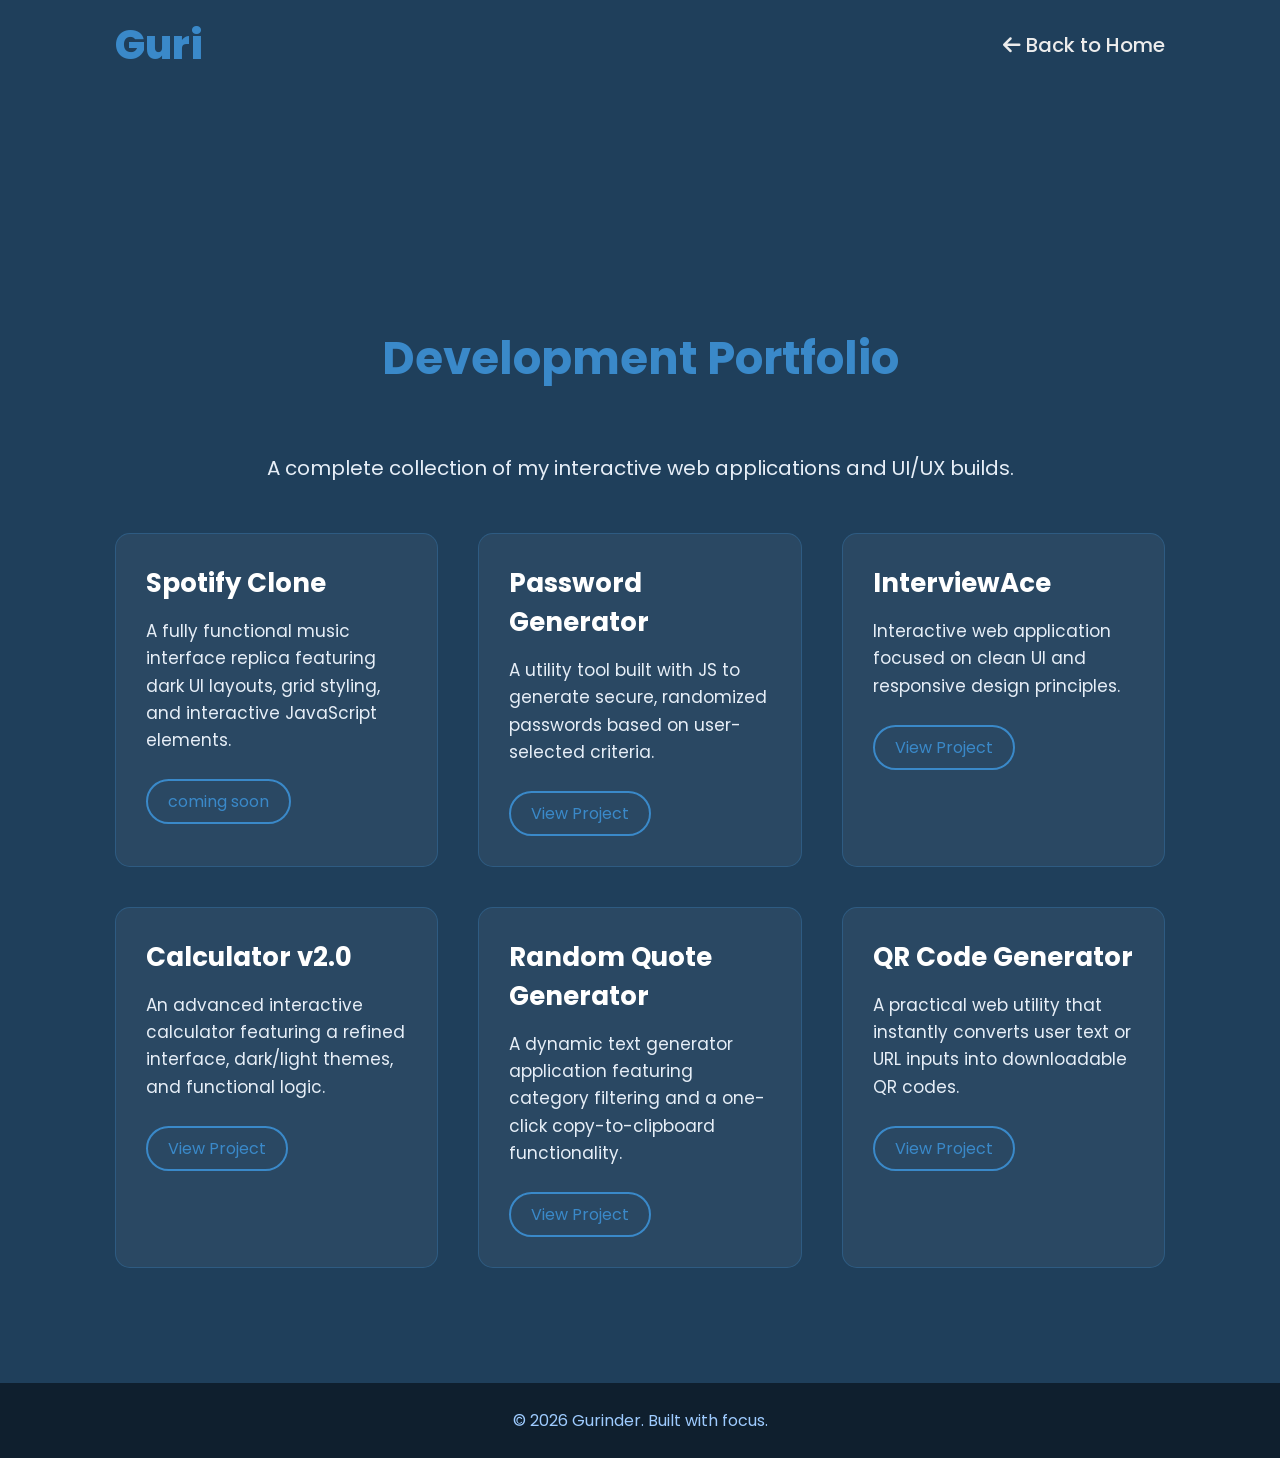
==== project.html @ d729294c "portfolio V1" ====
<!doctype html>
<html lang="en">
  <head>
    <meta charset="UTF-8" />
    <meta name="viewport" content="width=device-width, initial-scale=1.0" />
    <link rel="stylesheet" href="https://cdnjs.cloudflare.com/ajax/libs/font-awesome/6.5.2/css/all.min.css"/>
    <link rel="icon" href="/images/person-boy-svgrepo-com.svg" sizes="48x48">
    <link rel="stylesheet" href="style.css" />
    <title>Web Projects | Gurinder</title>
    <style>
      /* Minor adjustments for the archive header layout */
      .archive-header { margin-top: 12rem; text-align: center; }
      .archive-header p { font-size: 2rem; color: #e6eef7; margin-bottom: 5rem;}
      .back-btn { font-size: 2rem; color: #ececec; transition: 0.3s; }
      .back-btn:hover { color: #3a89c9; }
    </style>
  </head>

  <body>
    <header class="navbar">
      <div class="logo">Guri</div>
      <ul>
        <li><a href="index.html" class="back-btn"><i class="fa-solid fa-arrow-left"></i> Back to Home</a></li>
      </ul>
    </header>

    <section class="projects">
      <div class="archive-header">
        <h2 class="section-title">Development Portfolio</h2>
        <p>A complete collection of my interactive web applications and UI/UX builds.</p>
      </div>
      
      <div class="projects-grid">
        
        <div class="project-card">
          <h3>Spotify Clone</h3>
          <p>A fully functional music interface replica featuring dark UI layouts, grid styling, and interactive JavaScript elements.</p>
          <div class="project-links">
            <a href="#">coming soon</a>
          </div>
        </div>

        <div class="project-card">
          <h3>Password Generator</h3>
          <p>A utility tool built with JS to generate secure, randomized passwords based on user-selected criteria.</p>
          <div class="project-links">
            <a href="https://guripasswordgen.netlify.app/">View Project</a>
          </div>
        </div>

        <div class="project-card">
          <h3>InterviewAce</h3>
          <p>Interactive web application focused on clean UI and responsive design principles.</p>
          <div class="project-links">
            <a href="https://interviewace-ai.netlify.app/">View Project</a>
          </div>
        </div>
        
        <div class="project-card">
          <h3>Calculator v2.0</h3>
          <p>An advanced interactive calculator featuring a refined interface, dark/light themes, and functional logic.</p>
          <div class="project-links">
            <a href="https://rdxwolf.github.io/calculator-V-2.0/">View Project</a>
          </div>
        </div>

        <div class="project-card">
          <h3>Random Quote Generator</h3>
          <p>A dynamic text generator application featuring category filtering and a one-click copy-to-clipboard functionality.</p>
          <div class="project-links">
            <a href="https://rdxwolf.github.io/randomQuoteGen/">View Project</a>
          </div>
        </div>

        <div class="project-card">
          <h3>QR Code Generator</h3>
          <p>A practical web utility that instantly converts user text or URL inputs into downloadable QR codes.</p>
          <div class="project-links">
            <a href="https://rdxwolf.github.io/password-generator/">View Project</a>
          </div>
        </div>

      </div>
    </section>

    <footer class="footer">
      <p>© 2026 Gurinder. Built with focus.</p>
    </footer>
  </body>
</html>
---- style.css ----
@import url('https://fonts.googleapis.com/css2?family=Poppins:wght@100;200;300;400;500;600&display=swap');

* {
    margin: 0;
    padding: 0;
    box-sizing: border-box;
    text-decoration: none;
    border: none;
    outline: none;
    font-family: 'Poppins', sans-serif;
}

html {
    font-size: 62.5%;
}

a, button, input, textarea {
  cursor: url('images/circle-cursor.svg') 10 10, auto;
}


body {
    width: 100%;
    min-height: 100vh;
    overflow-x: hidden;
    background: #1f3f5b;
    color: rgb(236, 236, 236);
    cursor: url('images/circle-cursor.svg') 10 10, auto;
}

.dot {
    border-style: none;
    border-top-style: dotted;
    color: #EAF6F6;
    width: 15%;
    border-width: 7px;
    margin: 100px auto;
}

/* ================= HEADER ================= */


header {
    top: 0;
    left: 0;
    width: 100%;
    padding: 1.5rem 9%;
    background-color: transparent;
    display: flex;
    justify-content: space-between;
    align-items: center;
    z-index: 100;
    background-color: #1f3f5b;
}

.logo {
    font-size: 4rem;
    color: #3a89c9;
    font-weight: 800;
    cursor: none;
    cursor: url('images/circle-cursor.svg') 10 10, auto;
    transition: transform 0.3s ease;
}

.logo:hover {
    transform: scale(1.1);
}

header ul {
    display: flex;
}

header ul li {
    list-style: none;
}

header ul a {
    font-size: 2.5rem;
    color: rgb(236, 236, 236);
    margin-left: 4rem;
    font-weight: 500;
    transition: 0.3s ease;
    border-bottom: 3px transparent;
}

ul a:hover,
ul a.active {
    color: #3a89c9;
    border-bottom: 3px #3a89c9;
}

/* ================= SECTIONS ================= */
section {
    min-height: 100vh;
    padding: 10rem 9% 5rem;
}

.home {
    display: flex;
    align-items: center;
    justify-content: center;
    background-color: #1f3f5b;
    gap: 10rem;
}

/* ================= TEXT ================= */
.home-content {
    max-width: 800px;
}

.home-content h1 {
    font-size: clamp(3.5rem, 5vw, 6rem);
    font-weight: 700;
    line-height: 1.5;
}

span {
    color: #eeff00;
}

.home-content h3 {
    font-size: clamp(2.2rem, 4vw, 4rem);
    margin-bottom: 1rem;
    font-weight: 700;
}

.home-content p {
    font-size: 2.5rem;
    padding-top: 1rem;
    font-weight: 200;
    line-height: 1.5;
    height: 25rem;
}

/* ================= IMAGE ================= */
.home-img img {
    width: min(28vw);
    border-radius: 5%;
    transition: transform 0.3s ease;
}

.home-img img:hover {
    transform: scale(1.05);
}

/* ================= SOCIAL ================= */
.social-icons a {
    display: inline-flex;
    justify-content: center;
    align-items: center;
    width: 7rem;
    height: 7rem;
    border: 0.2rem solid #3a89c9;
    font-size: 2rem;
    border-radius: 50%;
    margin: 3rem 1.5rem 3rem 0;
    transition: 0.3s ease;
    color: #3a89c9;
}

.social-icons a:hover {
    color: black;
    transform: scale(1.2) translateY(-4px);
    background-color: #3a89c9;
    box-shadow: 0 0 25px #3a89c9;
}

/* ================= BUTTON ================= */
.btn {
    display: inline-block;
    padding: 1.2rem 2.8rem;
    border-radius: 4rem;
    font-size: 2rem;
    color: #3a89c9;
    letter-spacing: 0.3rem;
    font-weight: 600;
    border: 2px solid #3a89c9;
    transition: 0.3s ease;
    cursor: none;
    cursor: url('images/circle-cursor.svg') 10 10, auto;

}

.btn:hover {
    background-color: #3a89c9;
    color: black;
    box-shadow: 0 0 25px #3a89c9;
    transform: scale(1.1);
}

/* ================= TYPING ================= */
.typing-text {
    font-size: 3.4rem;
    font-weight: 600;
}

.typing-text span {
    position: relative;
}

.typing-text span::before {
    content: "Web Developer";
    color: #eeff00;
    animation: words 20s infinite;
}

.typing-text span::after {
    content: "";
    position: absolute;
    width: calc(100% + 8px);
    height: 100%;
    border-left: 3px solid #9f969c;
    right: -8;
    animation: cursor 0.6s infinite;
}

@keyframes cursor {
    to {
        border-left: 3px solid #3a89c9;
    }
}

@keyframes words {

    0%,
    20% {
        content: "Web Developer";
    }

    21%,
    40% {
        content: "Editor";
    }

    41%,
    60% {
        content: "Web Designer";
    }

    61%,
    80% {
        content: "Gamer";
    }

    81%,
    100% {
        content: "Football lover";
    }
}

/* ================= HOBBIES ================= */

.hobbies {
    min-height: 100vh;
    padding: 8rem 9%;
    background: transparent;
}

.section-wrapper {
    max-width: 1100px;
    margin: 0 auto;
}

.section-title {
    font-size: 4.5rem;
    text-align: center;
    color: #3a89c9;
    margin-bottom: 6rem;
}

/* Hobby card layout */
.hobby-card {
    display: flex;
    align-items: center;
    gap: 5rem;
    margin-bottom: 6rem;
    background: rgba(255, 255, 255, 0.05);
    padding: 4rem;
    border-radius: 2rem;
    transition: transform 0.3s ease, box-shadow 0.3s ease;
}

.hobby-card:hover {
    transform: translateY(-6px);
    box-shadow: 0 0 25px rgba(58, 137, 201, 0.35);
}

/* Reverse layout for alternating cards */
.hobby-card.reverse {
    flex-direction: row-reverse;
}

/* Images */
.hobby-card img {
    width: 180px;
    max-width: 100%;
    transition: transform 0.3s ease;
}

.hobby-card:hover img {
    transform: scale(1.05);
}

/* Text content */
.hobby-content h3 {
    font-size: 3rem;
    color: #3a89c9;
    margin-bottom: 1.5rem;
}

.hobby-content p {
    font-size: 1.9rem;
    line-height: 1.7;
    color: #e6eef7;
}


/* ================= EDUCATION ================= */
.education {
    min-height: 100vh;
    padding: 8rem 9%;
    background-color: #1f3f5b;
}

.edu-container {
    max-width: 1000px;
    margin: 0 auto;
}

.section-title {
    font-size: 4.5rem;
    text-align: center;
    color: #3a89c9;
    margin-bottom: 6rem;
}

.edu-card {
    background: rgba(255, 255, 255, 0.05);
    border-left: 4px solid #3a89c9;
    padding: 3rem;
    margin-bottom: 4rem;
    border-radius: 1rem;
    transition: transform 0.3s ease, box-shadow 0.3s ease;
}

.edu-card:hover {
    transform: translateY(-5px);
    box-shadow: 0 0 25px rgba(58, 137, 201, 0.3);
}

.edu-year {
    font-size: 1.6rem;
    color: #9ecbff;
    font-weight: 500;
}

.edu-card h3 {
    font-size: 2.6rem;
    margin: 1rem 0;
}

.edu-place {
    font-size: 1.8rem;
    font-weight: 500;
    color: #cfdff5;
}

.edu-desc {
    font-size: 1.7rem;
    line-height: 1.6;
    margin-top: 1rem;
    color: #e6eef7;
}

/* ================= PROJECTS ================= */
.projects {
    min-height: 100vh;
    padding: 9%;
    background-color: #1f3f5b;
}

.projects .section-title {
    font-size: 4.5rem;
    text-align: center;
    color: #3a89c9;
    margin-bottom: 6rem;
}

.projects-grid {
    display: grid;
    grid-template-columns: repeat(auto-fit, minmax(280px, 1fr));
    gap: 4rem;
}

.project-card {
    background: rgba(255, 255, 255, 0.05);
    padding: 3rem;
    border-radius: 1.5rem;
    border: 1px solid rgba(58, 137, 201, 0.3);
    transition: transform 0.3s ease, box-shadow 0.3s ease;
}

.project-card:hover {
    transform: translateY(-8px);
    box-shadow: 0 0 25px rgba(58, 137, 201, 0.35);
}

.project-card h3 {
    font-size: 2.6rem;
    color: #ffffff;
    margin-bottom: 1.5rem;
}

.project-card p {
    font-size: 1.7rem;
    line-height: 1.6;
    color: #e6eef7;
    margin-bottom: 2.5rem;
}

.project-links {
    display: flex;
    gap: 2rem;
}

.project-links a {
    font-size: 1.6rem;
    padding: 0.8rem 2rem;
    border-radius: 3rem;
    border: 2px solid #3a89c9;
    color: #3a89c9;
    transition: 0.3s ease;
}

.project-links a:hover {
    background-color: #3a89c9;
    color: #000;
}



/* ================= SKILLS ================= */
.skills-section {
    min-height: 100vh;
    padding: 8rem 9%;
    background: linear-gradient(to bottom,
            #205a93,
            #1f3f5b);
}

.skills-section .section-title {
    text-align: center;
    font-size: 4.5rem;
    color: #3a89c9;
    margin-bottom: 6rem;
}

.skills-wrapper {
    display: grid;
    grid-template-columns: repeat(auto-fit, minmax(260px, 1fr));
    gap: 5rem;
}

.skill-category {
    background: rgba(255, 255, 255, 0.04);
    padding: 4rem 2rem;
    border-radius: 2rem;
    text-align: center;
    border: 1px solid rgba(58, 137, 201, 0.25);
}

.skill-category h3 {
    font-size: 2.8rem;
    margin-bottom: 3rem;
    color: #ffffff;
}

/* ===== Skills ===== */
.skill-ring {
    width: 140px;
    height: 140px;
    margin: 2rem auto;
    border-radius: 50%;
    background:
        conic-gradient(#3a89c9 var(--percent),
            rgba(255, 255, 255, 0.1) 0);
    display: flex;
    align-items: center;
    justify-content: center;
    position: relative;
    transition: transform 0.3s ease, box-shadow 0.3s ease;
}

.skill-ring::before {
    content: "";
    width: 110px;
    height: 110px;
    background-color: #1f3f5b;
    border-radius: 50%;
    position: absolute;
}

.skill-ring span {
    position: relative;
    z-index: 1;
    font-size: 1.6rem;
    text-align: center;
    color: #e6eef7;
    font-weight: 500;
}

.skill-ring:hover {
    transform: scale(1.1);
    box-shadow: 0 0 25px rgba(58, 137, 201, 0.4);
}


/* ================= CONTACT ================= */
.contact {
    min-height: 80vh;
    padding: 8rem 9%;
    background: linear-gradient(
        to bottom,
        #1f3f5b,
        #162a3d
    );
    text-align: center;
}

.contact-text {
    font-size: 2rem;
    max-width: 700px;
    margin: 2rem auto 6rem;
    color: #e6eef7;
    line-height: 1.6;
}

.contact-cards {
    display: grid;
    grid-template-columns: repeat(auto-fit, minmax(220px, 1fr));
    gap: 4rem;
}

.contact-card {
    background: rgba(255,255,255,0.05);
    padding: 4rem 2rem;
    border-radius: 2rem;
    text-decoration: none;
    color: #ffffff;
    border: 1px solid rgba(58,137,201,0.3);
    transition: transform 0.3s ease, box-shadow 0.3s ease;
}

.contact-card i {
    font-size: 4rem;
    color: #3a89c9;
    margin-bottom: 1.5rem;
}

.contact-card span {
    display: block;
    font-size: 2rem;
    font-weight: 500;
}

.contact-card:hover {
    transform: translateY(-8px);
    box-shadow: 0 0 30px rgba(58,137,201,0.4);
}


/* ================= FOOTER ================= */
.footer {
    background-color: #0f1f2e;
    padding: 2.5rem 9%;
    text-align: center;
}

.footer p {
    font-size: 1.6rem;
    color: #9ecbff;
}

/* ================= RESPONSIVENESS ================= */

/* ---------- Large laptops & small desktops ---------- */
@media (max-width: 1200px) {
  section {
    padding: 7rem 7%;
  }

  .home {
    gap: 6rem;
  }

  .home-img img {
    width: 35vw;
  }
}

/* ---------- Tablets & iPads ---------- */
@media (max-width: 992px) {
  html {
    font-size: 58%;
  }

  nav {
    display: none;
  }

  .home {
    flex-direction: column;
    text-align: center;
    gap: 4rem;
  }

  .social-icons {
    justify-content: center;
  }

  .hobby-card,
  .hobby-card.reverse {
    flex-direction: column;
    text-align: center;
  }

  .hobby-card img {
    width: 160px;
  }

  .projects-grid,
  .skills-wrapper,
  .contact-cards {
    grid-template-columns: repeat(2, 1fr);
  }
}

/* ---------- Mobile devices ---------- */
@media (max-width: 600px) {
  html {
    font-size: 52%;
  }

  section {
    padding: 6rem 5%;
  }

  .home-img img {
    width: 70vw;
  }

  .projects-grid,
  .skills-wrapper,
  .contact-cards {
    grid-template-columns: 1fr;
  }

  .skill-ring {
    width: 120px;
    height: 120px;
  }

  .skill-ring::before {
    width: 95px;
    height: 95px;
  }
}
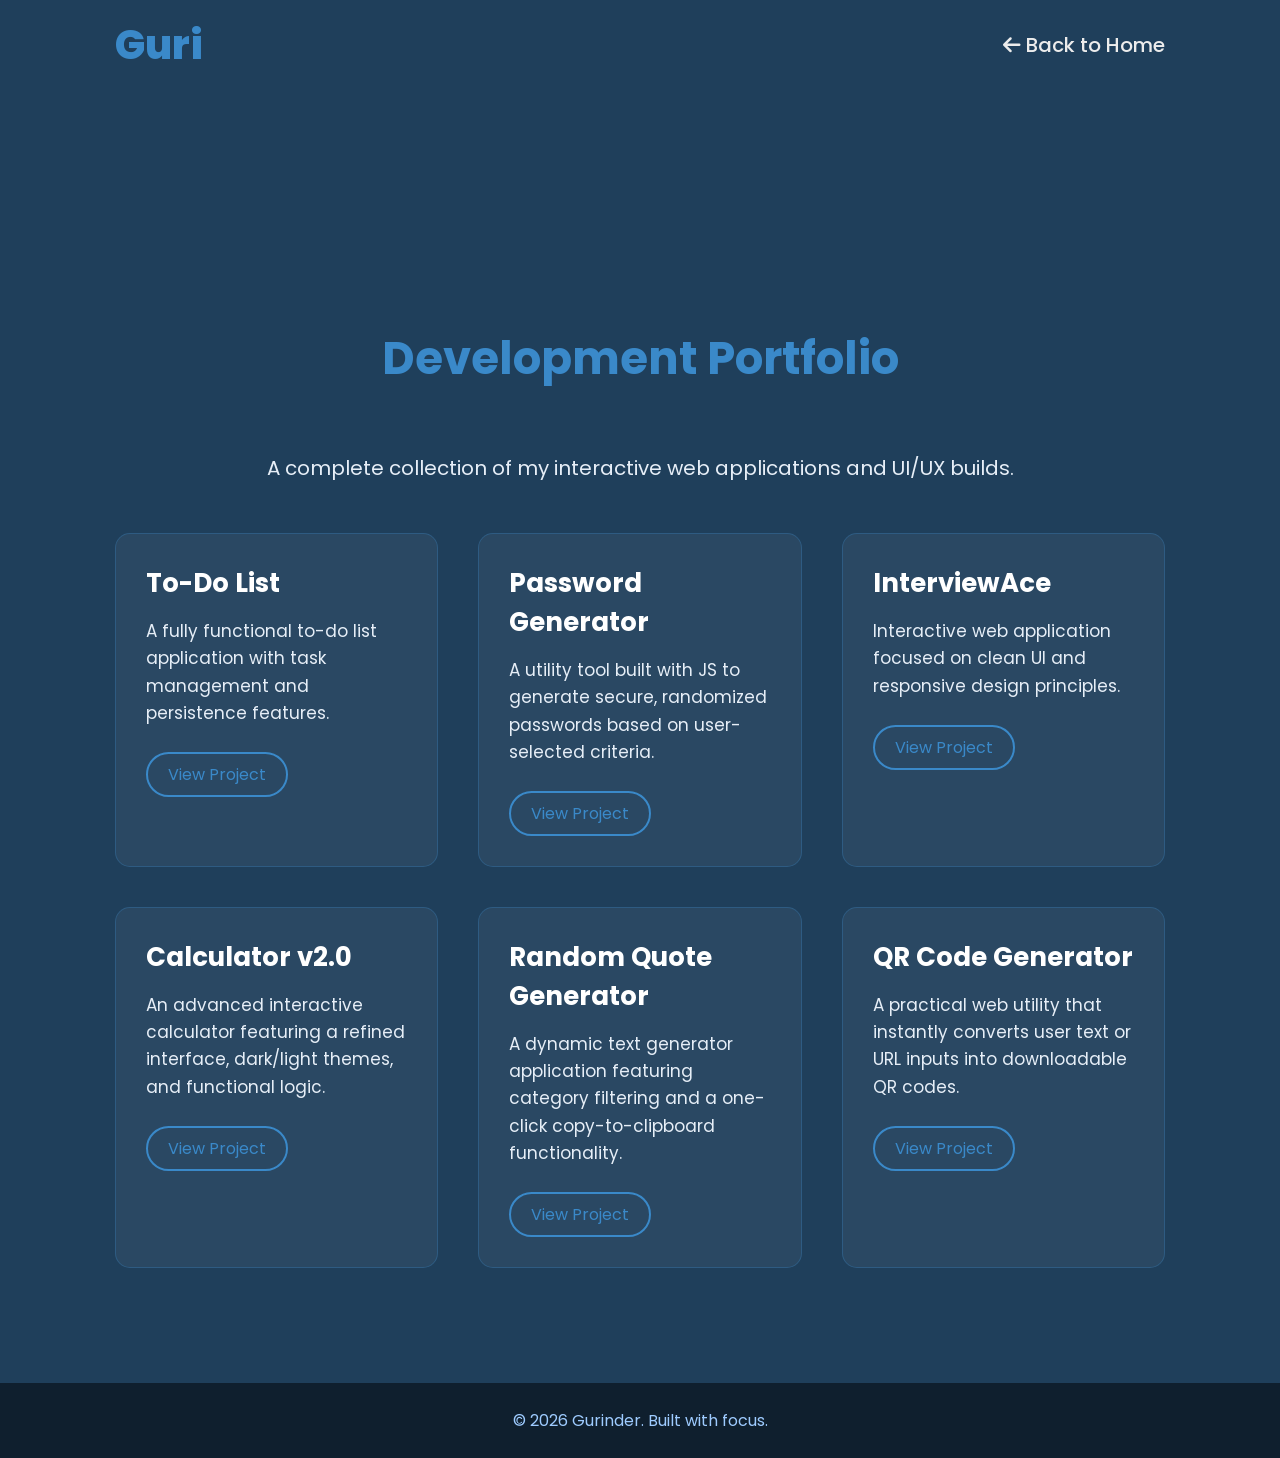
==== commit c892612b: "change the project from spotify to to-do list" ====
--- a/project.html
+++ b/project.html
@@ -33,10 +33,10 @@
       <div class="projects-grid">
         
         <div class="project-card">
-          <h3>Spotify Clone</h3>
-          <p>A fully functional music interface replica featuring dark UI layouts, grid styling, and interactive JavaScript elements.</p>
+          <h3>To-Do List</h3>
+          <p>A fully functional to-do list application with task management and persistence features.</p>
           <div class="project-links">
-            <a href="#">coming soon</a>
+            <a href="https://rdxwolf.github.io/to-do-list/">View Project</a>
           </div>
         </div>
 
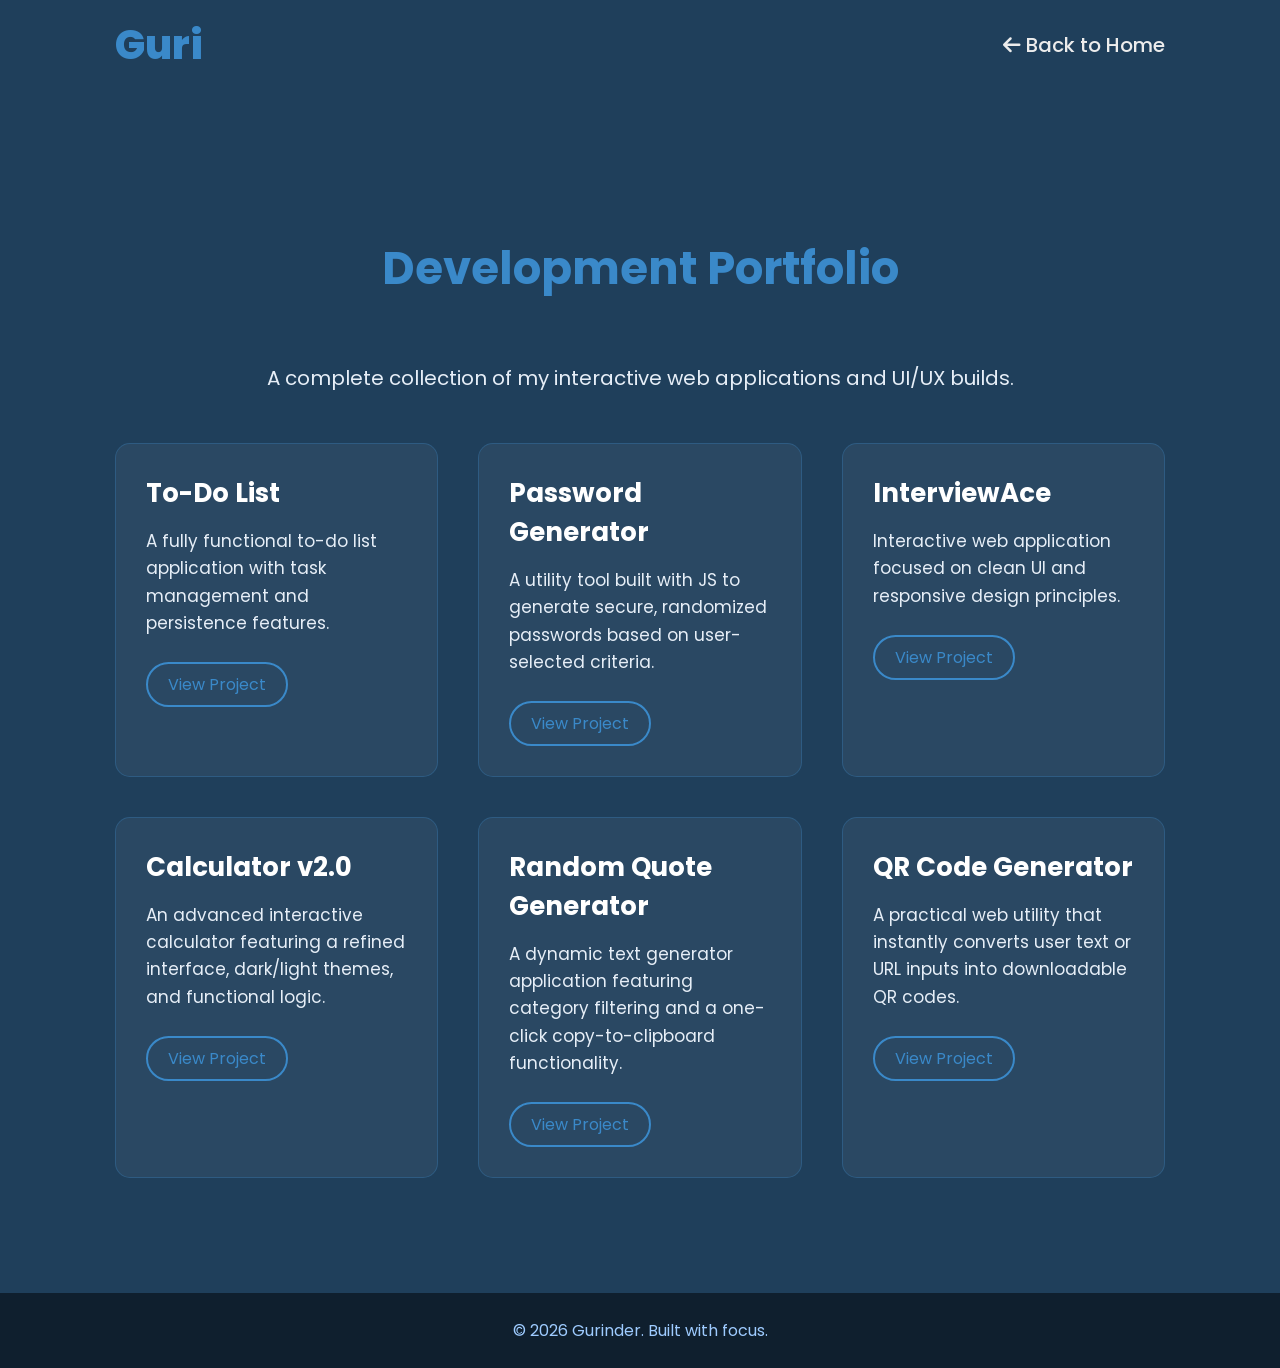
==== commit 52c699c6: "fix the qqr generator link" ====
--- a/project.html
+++ b/project.html
@@ -76,7 +76,7 @@
           <h3>QR Code Generator</h3>
           <p>A practical web utility that instantly converts user text or URL inputs into downloadable QR codes.</p>
           <div class="project-links">
-            <a href="https://rdxwolf.github.io/password-generator/">View Project</a>
+            <a href="https://rdxwolf.github.io/qr-code-generator/">View Project</a>
           </div>
         </div>
 
--- a/style.css
+++ b/style.css
@@ -39,31 +39,30 @@
 
 /* ================= HEADER ================= */
 
+.logo {
+    font-size: 4rem;
+    color: #3a89c9;
+    font-weight: 800;
+    cursor: none;
+    cursor: url('images/circle-cursor.svg') 10 10, auto;
+    transition: transform 0.3s ease;
+}
+
+.logo:hover {
+    transform: scale(1.1);
+}
 
 header {
+    position: fixed;
     top: 0;
     left: 0;
     width: 100%;
     padding: 1.5rem 9%;
-    background-color: transparent;
     display: flex;
     justify-content: space-between;
     align-items: center;
-    z-index: 100;
+    z-index: 9999;
     background-color: #1f3f5b;
-}
-
-.logo {
-    font-size: 4rem;
-    color: #3a89c9;
-    font-weight: 800;
-    cursor: none;
-    cursor: url('images/circle-cursor.svg') 10 10, auto;
-    transition: transform 0.3s ease;
-}
-
-.logo:hover {
-    transform: scale(1.1);
 }
 
 header ul {
@@ -83,6 +82,12 @@
     border-bottom: 3px transparent;
 }
 
+#menu-icon {
+    font-size: 3.5rem;
+    color: #3a89c9;
+    display: none;
+}
+
 ul a:hover,
 ul a.active {
     color: #3a89c9;
@@ -129,7 +134,7 @@
     padding-top: 1rem;
     font-weight: 200;
     line-height: 1.5;
-    height: 25rem;
+    margin-bottom: 3rem;
 }
 
 /* ================= IMAGE ================= */
@@ -210,7 +215,7 @@
     width: calc(100% + 8px);
     height: 100%;
     border-left: 3px solid #9f969c;
-    right: -8;
+    right: -8px;
     animation: cursor 0.6s infinite;
 }
 
@@ -600,12 +605,35 @@
 
 /* ---------- Tablets & iPads ---------- */
 @media (max-width: 992px) {
+    #menu-icon {
+    display: block;
+  }
+
+  header ul {
+    position: absolute;
+    top: 100%;
+    left: 0;
+    width: 100%;
+    background-color: #1f3f5b;
+    flex-direction: column;
+    text-align: center;
+    border-top: 2px solid #3a89c9;
+    display: none;
+    z-index: 9999;
+  }
+
+  header ul.active {
+    display: flex; 
+  }
+
+  header ul a {
+    display: block;
+    margin: 2.5rem 0;
+    font-size: 3rem;
+  }
+
   html {
     font-size: 58%;
-  }
-
-  nav {
-    display: none;
   }
 
   .home {
